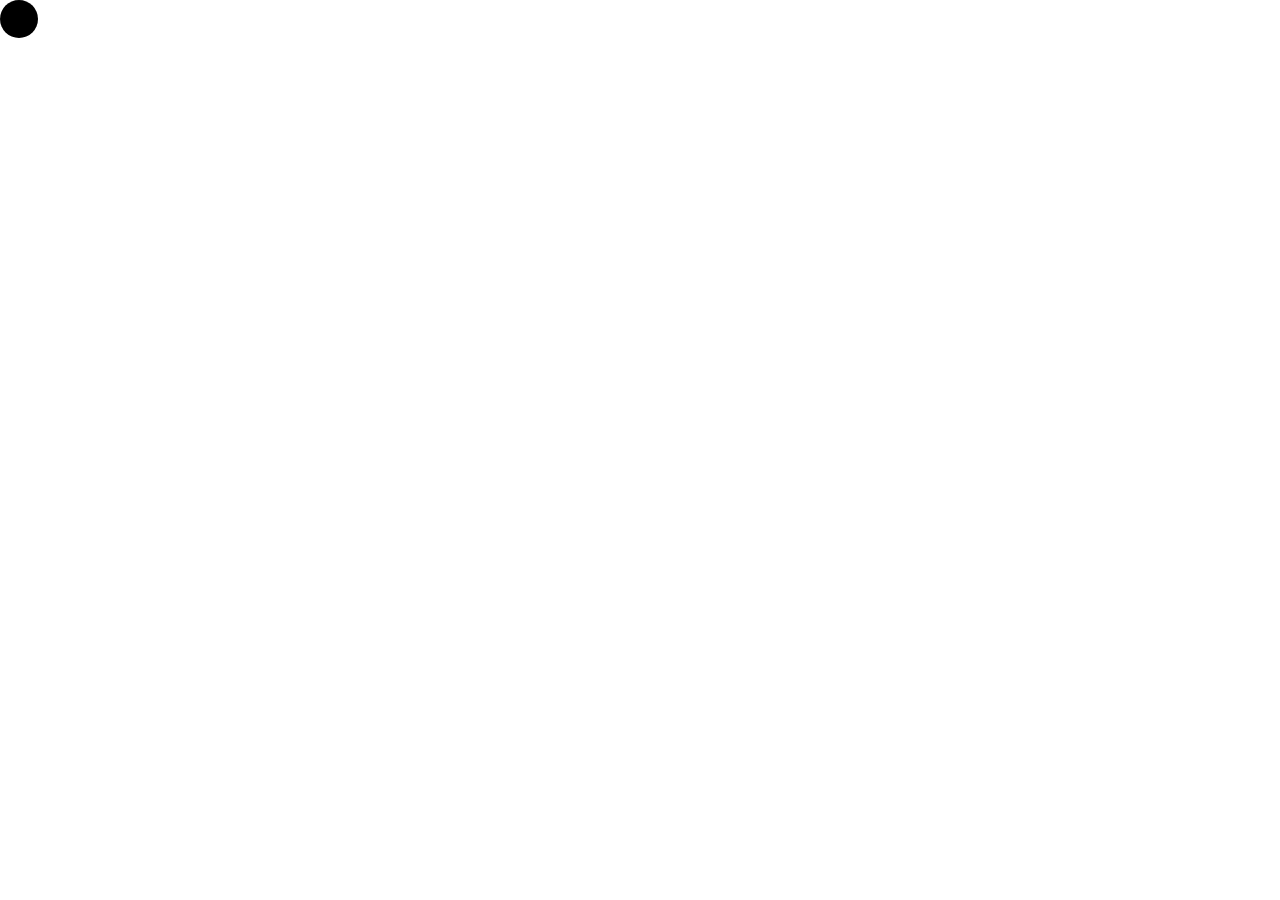
==== símon/index.html @ cc367bae "simon.com - cursor" ====
<!DOCTYPE html>
<html lang="en">
  <head>
    <meta charset="UTF-8" />
    <meta http-equiv="X-UA-Compatible" content="IE=edge" />
    <meta name="viewport" content="width=device-width, initial-scale=1.0" />
    <link rel="stylesheet" href="style.css" />
    <title>Símon.com</title>
  </head>
  <body>
    <div id="trailer"></div>
  </body>
  <script src="./script.js"></script>
</html>
---- símon/style.css ----
body {
  margin: 0px;
  height: 100vh;
  cursor: none;
}

#trailer {
  height: clamp(1.2rem, 3vw, 3rem);
  width: clamp(1.2rem, 3vw, 3rem);
  border-radius: 20px;
  background-color: black;
  position: fixed;
  left: 0px;
  top: 0px;
  z-index: 999999;
  pointer-events: none;
  opacity: 0;
  transform: opacity 500ms ease;
}

body:hover > #trailer {
  opacity: 1;
}
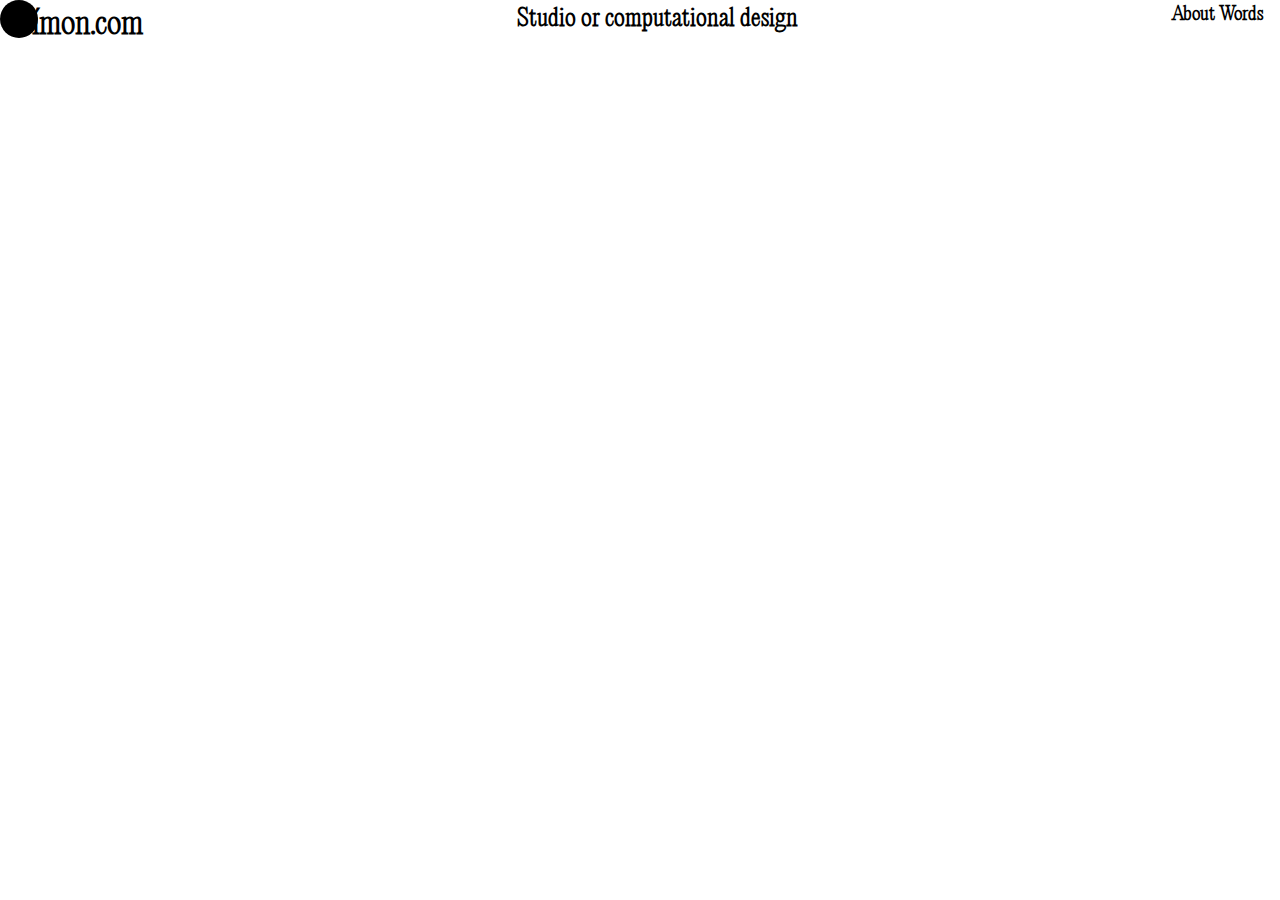
==== commit 6e0836f7: "simon.com header and font" ====
--- a/símon/index.html
+++ b/símon/index.html
@@ -8,6 +8,11 @@
     <title>Símon.com</title>
   </head>
   <body>
+    <nav>
+      <h1>Símon.com</h1>
+      <h2>Studio or computational design</h3>
+      <h3>About Words</h3>
+    </nav>
     <div id="trailer"></div>
   </body>
   <script src="./script.js"></script>
--- a/símon/style.css
+++ b/símon/style.css
@@ -1,8 +1,30 @@
+@font-face {
+  font-family: "Editorial New Regular";
+  src: url("./font/ppeditorialnew-ultralight-webfont.woff") format("woff2"),
+    url("./font/ppeditorialnew-ultralight-webfont.woff2") format("woff");
+  font-weight: normal;
+  font-style: normal;
+}
+
 body {
   margin: 0px;
   height: 100vh;
   cursor: none;
 }
+
+nav {
+  display: flex;
+  justify-content: space-between;
+  margin: 0px 1rem;
+  font-family: "Editorial New Regular";
+  font-size: 1rem;
+  font-weight: 100;
+}
+
+nav > h1, h2, h3 {
+  margin: 0px;
+}
+
 
 #trailer {
   height: clamp(1.2rem, 3vw, 3rem);
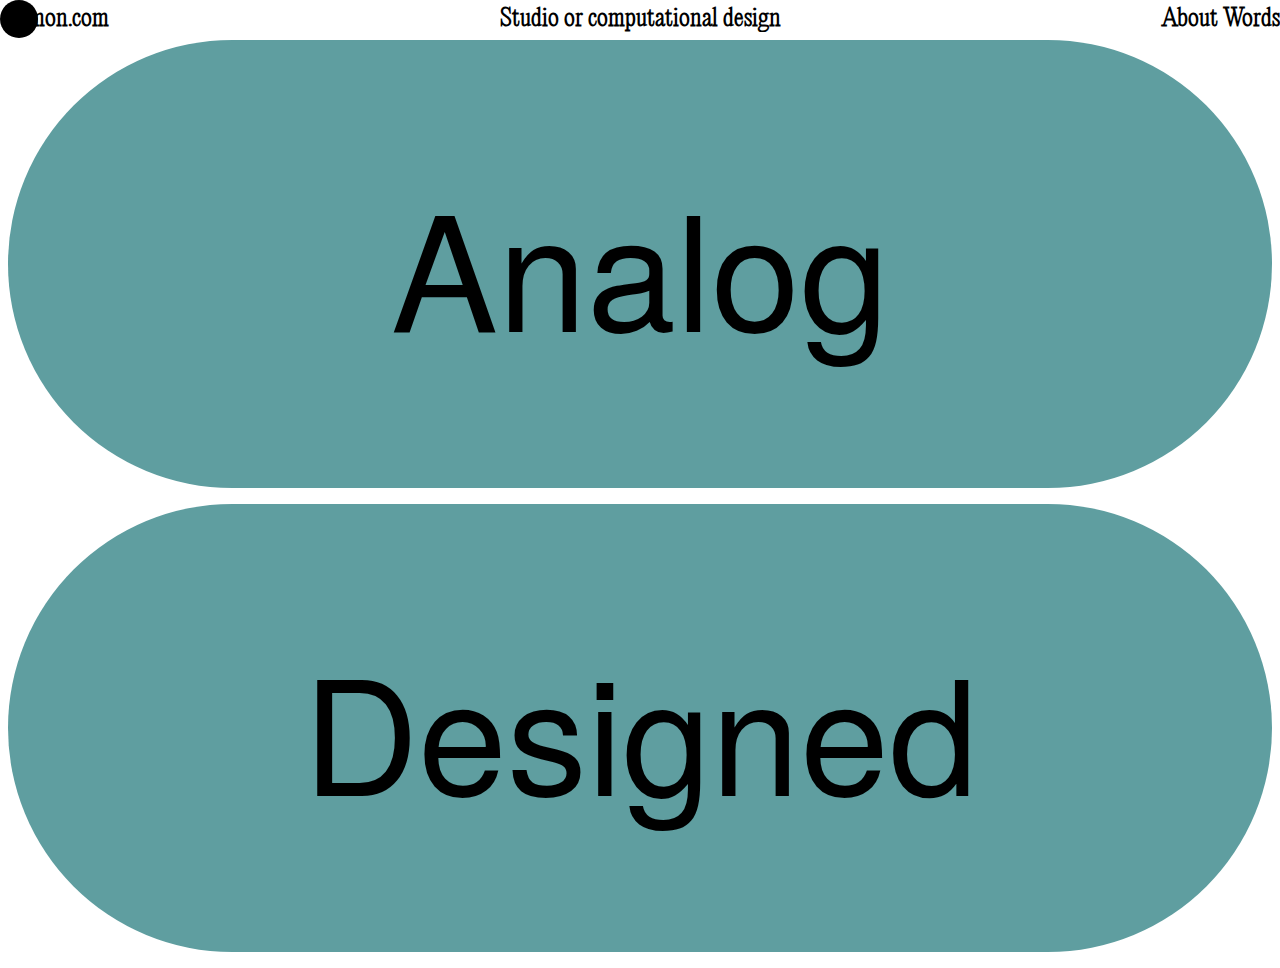
==== commit a0eae82b: "header and big btns" ====
--- a/símon/index.html
+++ b/símon/index.html
@@ -8,11 +8,18 @@
     <title>Símon.com</title>
   </head>
   <body>
-    <nav>
-      <h1>Símon.com</h1>
-      <h2>Studio or computational design</h3>
-      <h3>About Words</h3>
+    <!-- Navigation -->
+    <nav class="navbar">
+      <h1><a>Símon.com</a></h1>
+      <h2>Studio or computational design</h2>
+      <h3><a>About Words</a></h3>
     </nav>
+
+    <!-- 2 big btns -->
+    <section class="bigbtns">
+      <button class="biggy">Analog</button>
+      <button class="biggy">Designed</button>
+    </section>
     <div id="trailer"></div>
   </body>
   <script src="./script.js"></script>
--- a/símon/style.css
+++ b/símon/style.css
@@ -6,30 +6,90 @@
   font-style: normal;
 }
 
-body {
-  margin: 0px;
-  height: 100vh;
+@font-face {
+  font-family: "Tex Gyre Heros Regular";
+  src: url("./font/texgyreheros-regular-webfont.woff");
+  font-weight: normal;
+  font-style: normal;
+}
+
+:root {
+  --body-border: 10px;
+}
+
+* {
   cursor: none;
 }
 
-nav {
-  display: flex;
-  justify-content: space-between;
-  margin: 0px 1rem;
-  font-family: "Editorial New Regular";
-  font-size: 1rem;
-  font-weight: 100;
+body,
+html {
+  height: 100vh;
+  box-sizing: border-box;
 }
 
-nav > h1, h2, h3 {
-  margin: 0px;
+/* navigatin */
+.navbar {
+  overflow: hidden;
+  position: fixed;
+  display: flex;
+  width: 100%;
+  left: 0;
+  top: 0;
+  justify-content: space-between;
+  font-family: "Editorial New Regular";
+  border-bottom: 2px solid transparent;
+  transition: border 0.6s ease;
+  background-color: white;
+  height: 2rem;
+  color: black;
+  z-index: 100;
 }
 
+.navbar > h1,
+h3 {
+  margin: 0 10px;
+}
 
+nav > h1,
+h2,
+h3 {
+  margin: 0px;
+  color: black;
+  font-size: 1.5rem;
+}
+
+/* Big btns */
+.bigbtns {
+  padding-top: 2rem;
+  min-height: calc(100vh - 3.25rem);
+  display: flex;
+  flex-direction: column;
+  justify-content: center;
+}
+
+.biggy {
+  width: 100%;
+  height: 28rem;
+  max-height: 28rem;
+  border-radius: 28rem;
+  display: flex;
+  justify-content: center;
+  align-items: center;
+  font-family: "Tex Gyre Heros Regular";
+  font-size: 10rem;
+  border: none;
+  background-color: cadetblue;
+}
+
+.biggy:nth-child(even) {
+  margin: 1rem 0;
+}
+
+/* Cursor */
 #trailer {
   height: clamp(1.2rem, 3vw, 3rem);
   width: clamp(1.2rem, 3vw, 3rem);
-  border-radius: 20px;
+  border-radius: 100%;
   background-color: black;
   position: fixed;
   left: 0px;
@@ -43,3 +103,9 @@
 body:hover > #trailer {
   opacity: 1;
 }
+
+/* Util */
+.border-bottom {
+  border-bottom: black 2px solid;
+  transition: border 0.6s ease;
+}
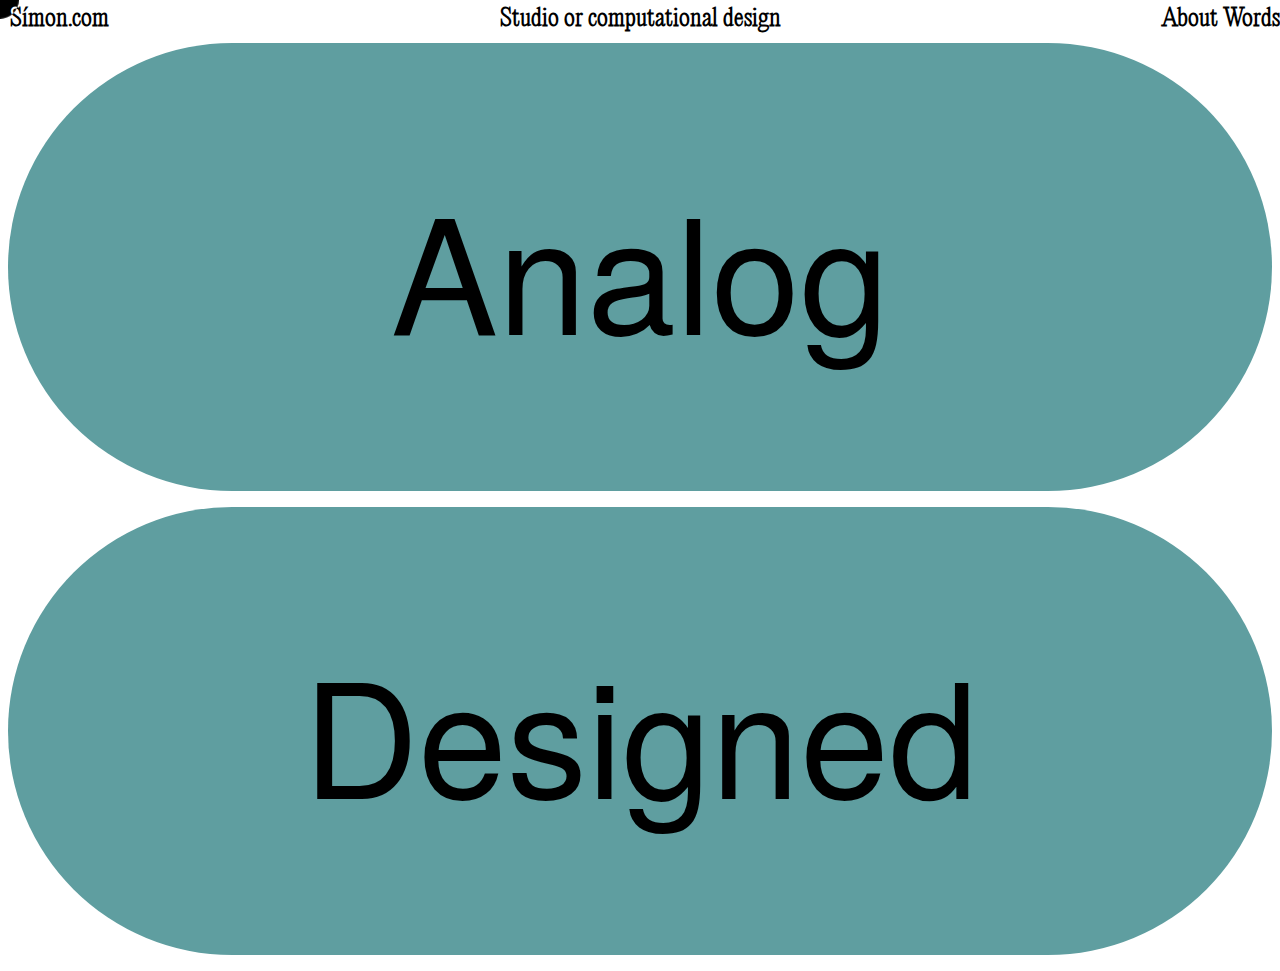
==== commit 42130254: "invert cursor color on hover" ====
--- a/símon/index.html
+++ b/símon/index.html
@@ -17,8 +17,8 @@
 
     <!-- 2 big btns -->
     <section class="bigbtns">
-      <button class="biggy">Analog</button>
-      <button class="biggy">Designed</button>
+      <button>Analog</button>
+      <button>Designed</button>
     </section>
     <div id="trailer"></div>
   </body>
--- a/símon/style.css
+++ b/símon/style.css
@@ -25,6 +25,7 @@
 html {
   height: 100vh;
   box-sizing: border-box;
+  background-color: #fff;
 }
 
 /* navigatin */
@@ -40,7 +41,7 @@
   border-bottom: 2px solid transparent;
   transition: border 0.6s ease;
   background-color: white;
-  height: 2rem;
+  height: 2.2rem;
   color: black;
   z-index: 100;
 }
@@ -60,14 +61,14 @@
 
 /* Big btns */
 .bigbtns {
-  padding-top: 2rem;
+  padding-top: 2.2rem;
   min-height: calc(100vh - 3.25rem);
   display: flex;
   flex-direction: column;
   justify-content: center;
 }
 
-.biggy {
+.bigbtns > button {
   width: 100%;
   height: 28rem;
   max-height: 28rem;
@@ -81,7 +82,7 @@
   background-color: cadetblue;
 }
 
-.biggy:nth-child(even) {
+.bigbtns > button:nth-child(even) {
   margin: 1rem 0;
 }
 
@@ -90,14 +91,16 @@
   height: clamp(1.2rem, 3vw, 3rem);
   width: clamp(1.2rem, 3vw, 3rem);
   border-radius: 100%;
-  background-color: black;
-  position: fixed;
-  left: 0px;
-  top: 0px;
+  background-color: #fff;
+  position: absolute;
   z-index: 999999;
   pointer-events: none;
   opacity: 0;
   transform: opacity 500ms ease;
+  top: var(--y, 0);
+  left: var(--x, 0);
+  transform: translate(-50%, -50%);
+  mix-blend-mode: difference;
 }
 
 body:hover > #trailer {
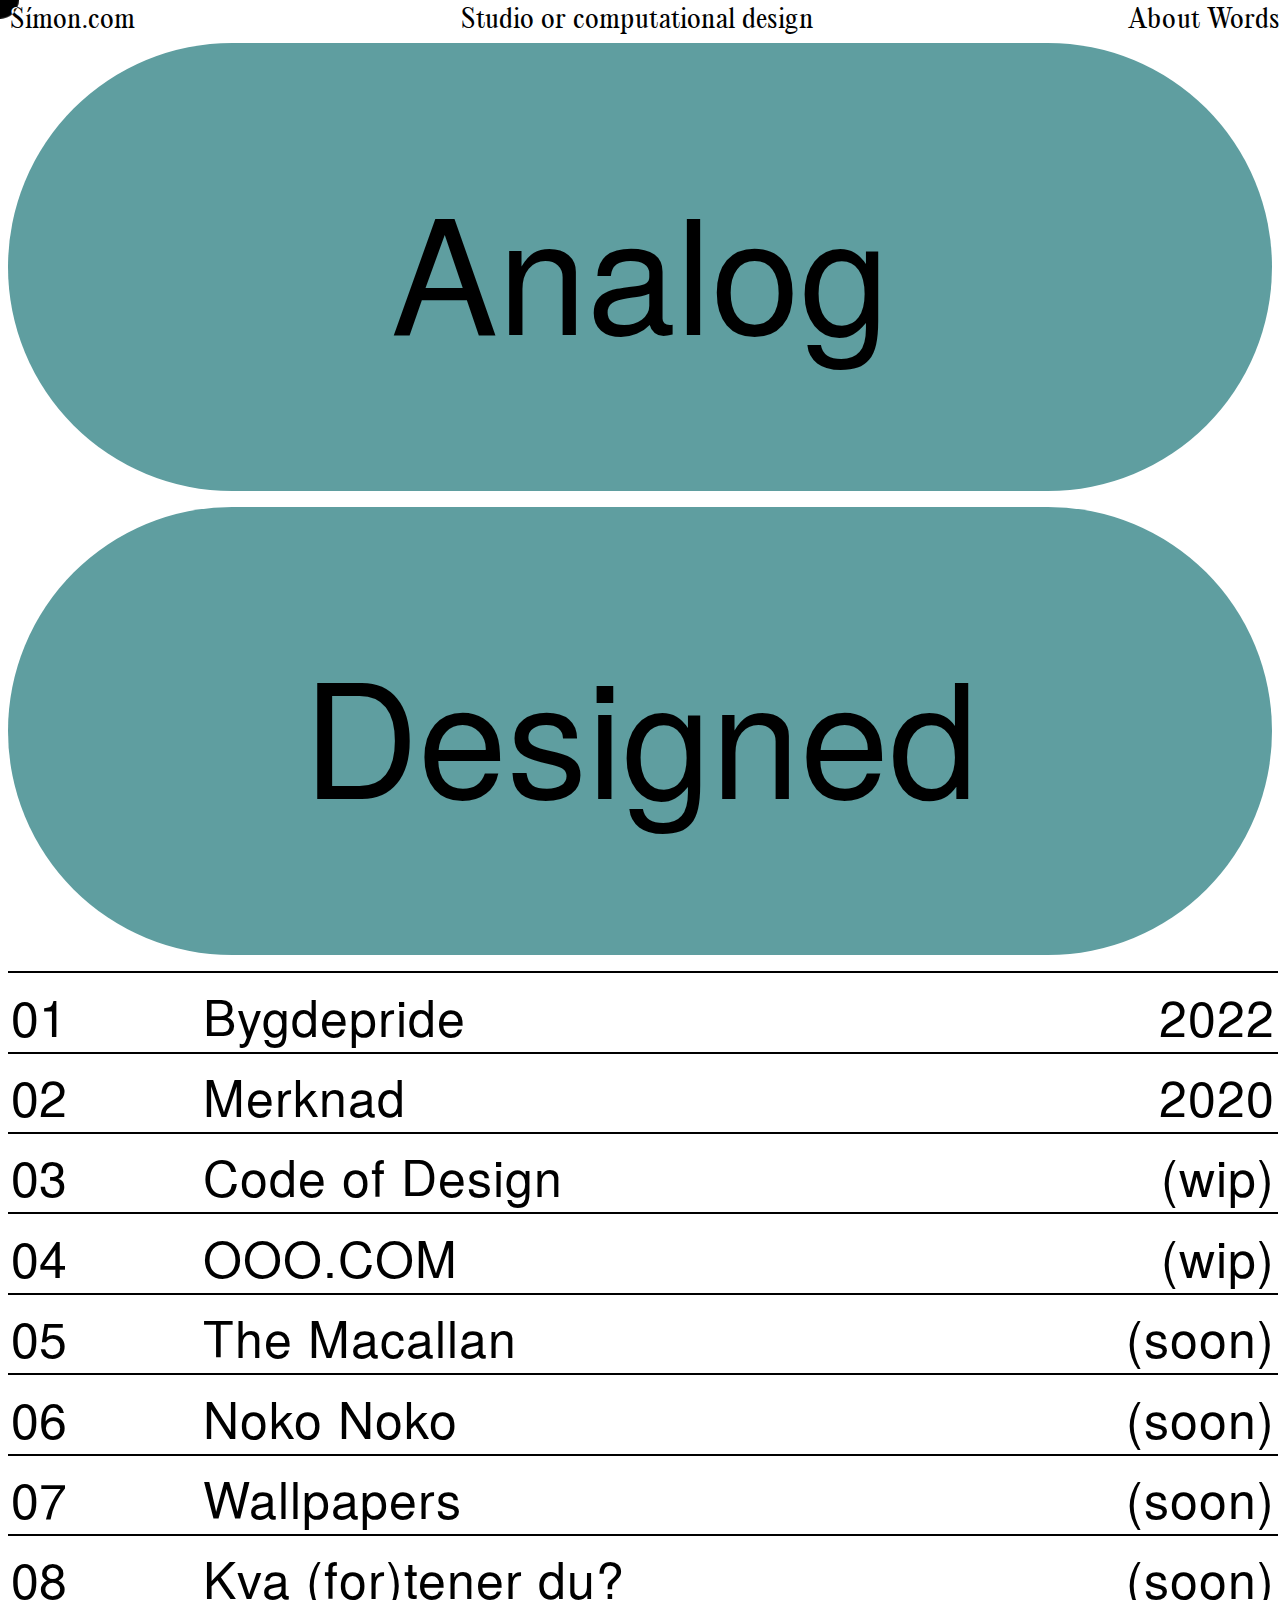
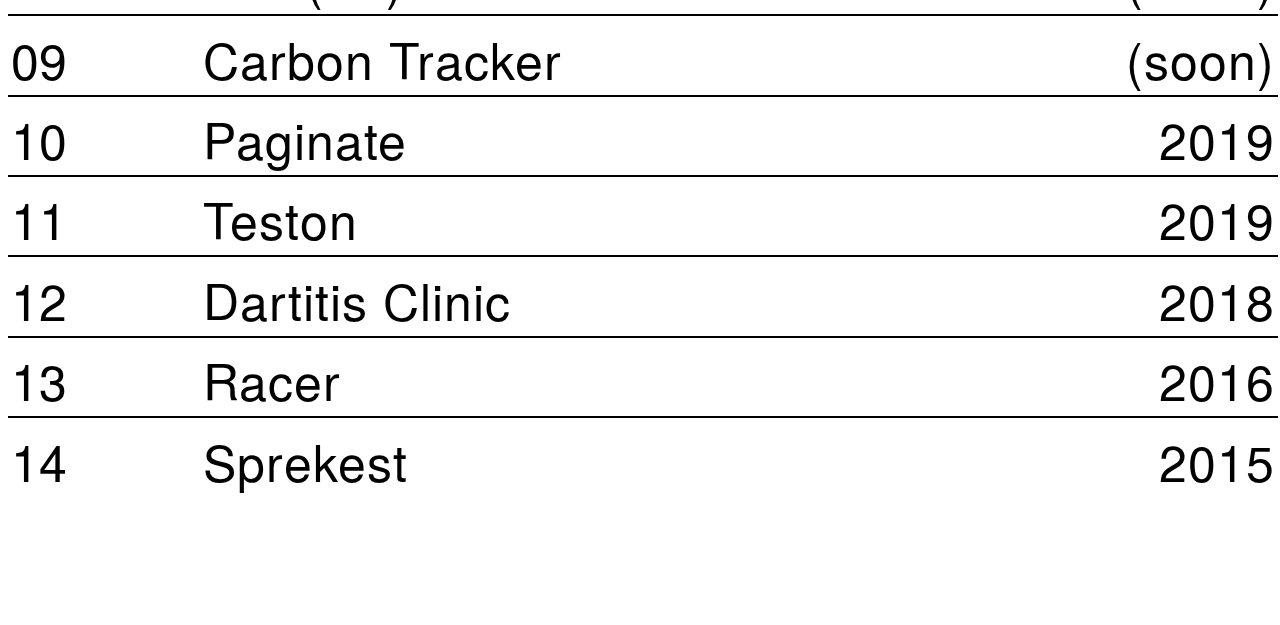
==== commit 033d1804: "work section" ====
--- a/símon/index.html
+++ b/símon/index.html
@@ -20,6 +20,138 @@
       <button>Analog</button>
       <button>Designed</button>
     </section>
+
+    <!-- work -->
+    <section class="work">
+      <ul class="list">
+        <li class="list-item">
+          <a>
+            <div class="list-content">
+              <span>01</span>
+              <h2>Bygdepride</h2>
+              <h3>2022</h3>
+            </div>
+          </a>
+        </li>
+        <li class="list-item">
+          <a>
+            <div class="list-content">
+              <span>02</span>
+              <h2>Merknad</h2>
+              <h3>2020</h3>
+            </div>
+          </a>
+        </li>
+        <li class="list-item">
+          <a>
+            <div class="list-content">
+              <span>03</span>
+              <h2>Code of Design</h2>
+              <h3>(wip)</h3>
+            </div>
+          </a>
+        </li>
+        <li class="list-item">
+          <a>
+            <div class="list-content">
+              <span>04</span>
+              <h2>OOO.COM</h2>
+              <h3>(wip)</h3>
+            </div>
+          </a>
+        </li>
+        <li class="list-item">
+          <a>
+            <div class="list-content">
+              <span>05</span>
+              <h2>The Macallan</h2>
+              <h3>(soon)</h3>
+            </div>
+          </a>
+        </li>
+        <li class="list-item">
+          <a>
+            <div class="list-content">
+              <span>06</span>
+              <h2>Noko Noko</h2>
+              <h3>(soon)</h3>
+            </div>
+          </a>
+        </li>
+        <li class="list-item">
+          <a>
+            <div class="list-content">
+              <span>07</span>
+              <h2>Wallpapers</h2>
+              <h3>(soon)</h3>
+            </div>
+          </a>
+        </li>
+        <li class="list-item">
+          <a>
+            <div class="list-content">
+              <span>08</span>
+              <h2>Kva (for)tener du?</h2>
+              <h3>(soon)</h3>
+            </div>
+          </a>
+        </li>
+        <li class="list-item">
+          <a>
+            <div class="list-content">
+              <span>09</span>
+              <h2>Carbon Tracker</h2>
+              <h3>(soon)</h3>
+            </div>
+          </a>
+        </li>
+        <li class="list-item">
+          <a>
+            <div class="list-content">
+              <span>10</span>
+              <h2>Paginate</h2>
+              <h3>2019</h3>
+            </div>
+          </a>
+        </li>
+        <li class="list-item">
+          <a>
+            <div class="list-content">
+              <span>11</span>
+              <h2>Teston</h2>
+              <h3>2019</h3>
+            </div>
+          </a>
+        </li>
+        <li class="list-item">
+          <a>
+            <div class="list-content">
+              <span>12</span>
+              <h2>Dartitis Clinic</h2>
+              <h3>2018</h3>
+            </div>
+          </a>
+        </li>
+        <li class="list-item">
+          <a>
+            <div class="list-content">
+              <span>13</span>
+              <h2>Racer</h2>
+              <h3>2016</h3>
+            </div>
+          </a>
+        </li>
+        <li class="list-item">
+          <a>
+            <div class="list-content">
+              <span>14</span>
+              <h2>Sprekest</h2>
+              <h3>2015</h3>
+            </div>
+          </a>
+        </li>
+      </ul>
+    </section>
     <div id="trailer"></div>
   </body>
   <script src="./script.js"></script>
--- a/símon/style.css
+++ b/símon/style.css
@@ -1,7 +1,7 @@
 @font-face {
   font-family: "Editorial New Regular";
-  src: url("./font/ppeditorialnew-ultralight-webfont.woff") format("woff2"),
-    url("./font/ppeditorialnew-ultralight-webfont.woff2") format("woff");
+  src: url("./font/editorial_new_regular_400-webfont.woff") format("woff2"),
+    url("./font/editorial_new_regular_400-webfont.woff2") format("woff");
   font-weight: normal;
   font-style: normal;
 }
@@ -56,7 +56,9 @@
 h3 {
   margin: 0px;
   color: black;
-  font-size: 1.5rem;
+  font-size: 1.6rem;
+  letter-spacing: 1px;
+  font-weight: 100;
 }
 
 /* Big btns */
@@ -86,6 +88,65 @@
   margin: 1rem 0;
 }
 
+/* work */
+
+.list {
+  display: flex;
+  flex-direction: column;
+  margin: 0;
+  padding: 0;
+  list-style: none;
+  position: relative;
+}
+
+.list-item {
+  position: sticky;
+  margin: 0 0 -8rem;
+  padding-bottom: 8rem;
+  background-color: white;
+}
+
+.list-content {
+  display: grid;
+  align-items: flex-start;
+  grid-template-columns: 3fr 12fr 5fr;
+  gap: 0.2rem;
+  height: 4.5rem;
+  font-size: 3.1rem;
+  border-top: 2px solid black;
+  text-align: left;
+  transition: 0.5s height, 0.5s margin-top, 0.5s margin-bottom,
+    0.2s border-top-color;
+  overflow: hidden;
+  padding: 0.4rem 0.2rem 0;
+  font-family: "Tex Gyre Heros Regular";
+  width: 100%;
+  background-color: #fff;
+}
+
+.list-content > span {
+  font-size: inherit;
+  padding-bottom: 0;
+}
+
+.list-content > h2 {
+  font-size: inherit;
+  padding-bottom: 0;
+}
+
+.list-content > h3 {
+  font-size: inherit;
+  text-align: right;
+  padding-bottom: 0;
+  width: 100%;
+}
+
+.list-content:hover {
+  margin-top: -1.6rem;
+  height: 5.6rem;
+  transition: height 0.1s, margin-top 0.1s;
+}
+
 /* Cursor */
 #trailer {
   height: clamp(1.2rem, 3vw, 3rem);
@@ -112,3 +173,11 @@
   border-bottom: black 2px solid;
   transition: border 0.6s ease;
 }
+
+a {
+  color: inherit;
+}
+
+p {
+  margin: 0px;
+}
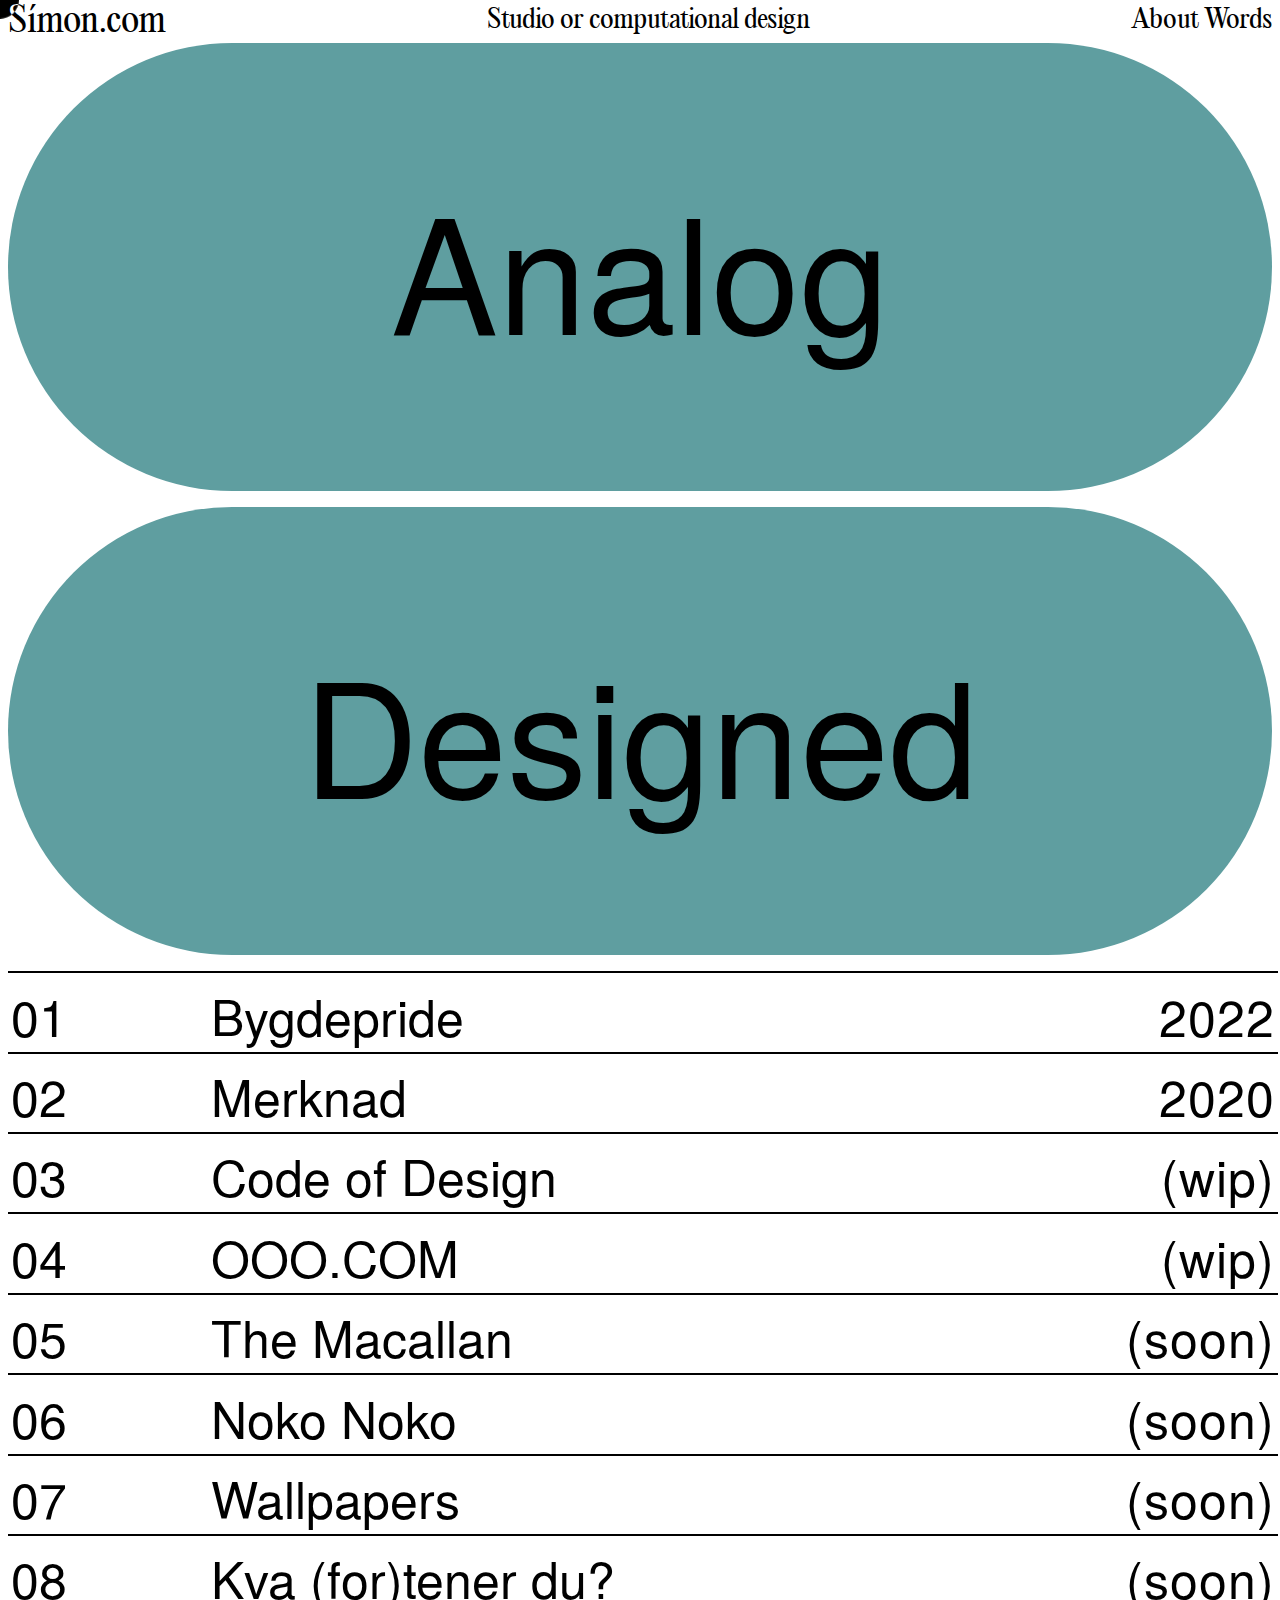
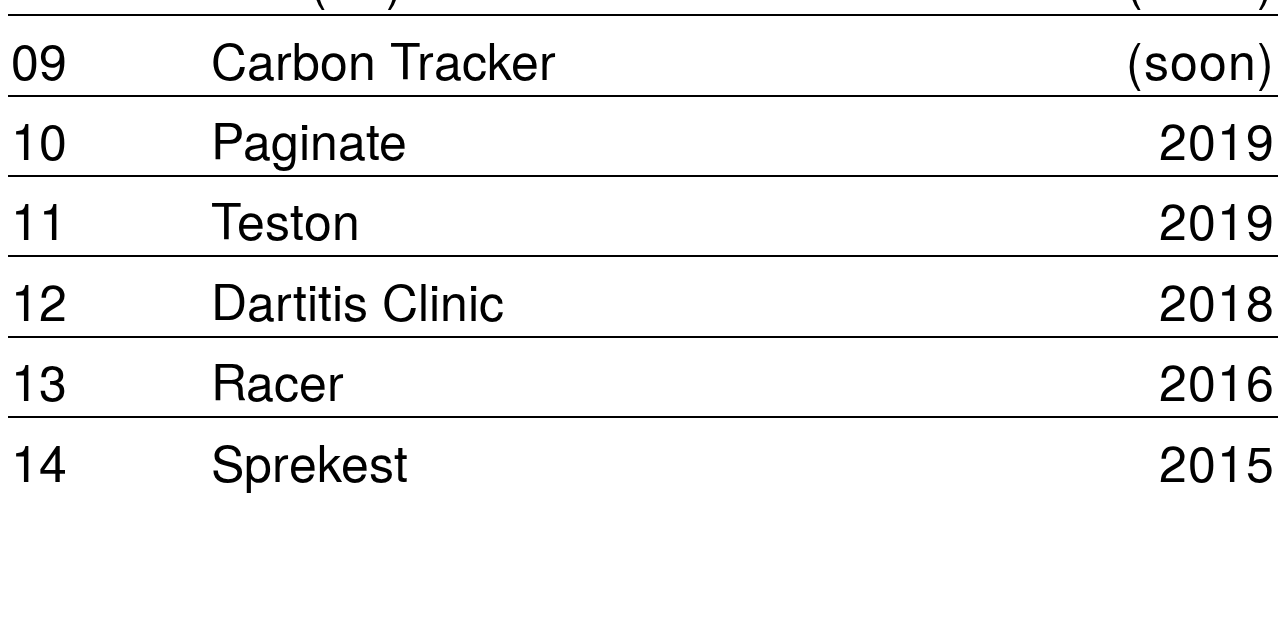
==== commit cf5e37eb: "navbar hover effect" ====
--- a/símon/index.html
+++ b/símon/index.html
@@ -10,9 +10,9 @@
   <body>
     <!-- Navigation -->
     <nav class="navbar">
-      <h1><a>Símon.com</a></h1>
+      <a class="interactable"><h1>Símon.com</h1></a>
       <h2>Studio or computational design</h2>
-      <h3><a>About Words</a></h3>
+      <a class="interactable"><h2>About Words</h2></a>
     </nav>
 
     <!-- 2 big btns -->
--- a/símon/style.css
+++ b/símon/style.css
@@ -33,6 +33,7 @@
   overflow: hidden;
   position: fixed;
   display: flex;
+  align-items: center;
   width: 100%;
   left: 0;
   top: 0;
@@ -44,15 +45,20 @@
   height: 2.2rem;
   color: black;
   z-index: 100;
+  background-color: white;
+  font-size: 1.1rem;
+  margin: 0px;
+  color: black;
+  /* letter-spacing: 1px; */
 }
 
-.navbar > h1,
-h3 {
-  margin: 0 10px;
+.navbar > h2,
+.navbar > a > h1,
+h2 {
+  margin: 0 8px;
+  font-weight: 100;
 }
 
-nav > h1,
-h2,
 h3 {
   margin: 0px;
   color: black;
@@ -157,11 +163,16 @@
   z-index: 999999;
   pointer-events: none;
   opacity: 0;
-  transform: opacity 500ms ease;
+  transition: height 200ms ease, width 200ms ease;
   top: var(--y, 0);
   left: var(--x, 0);
   transform: translate(-50%, -50%);
   mix-blend-mode: difference;
+}
+
+.onInteract {
+  height: clamp(1.2rem, 10vw, 10rem) !important;
+  width: clamp(1.2rem, 10vw, 10rem) !important;
 }
 
 body:hover > #trailer {
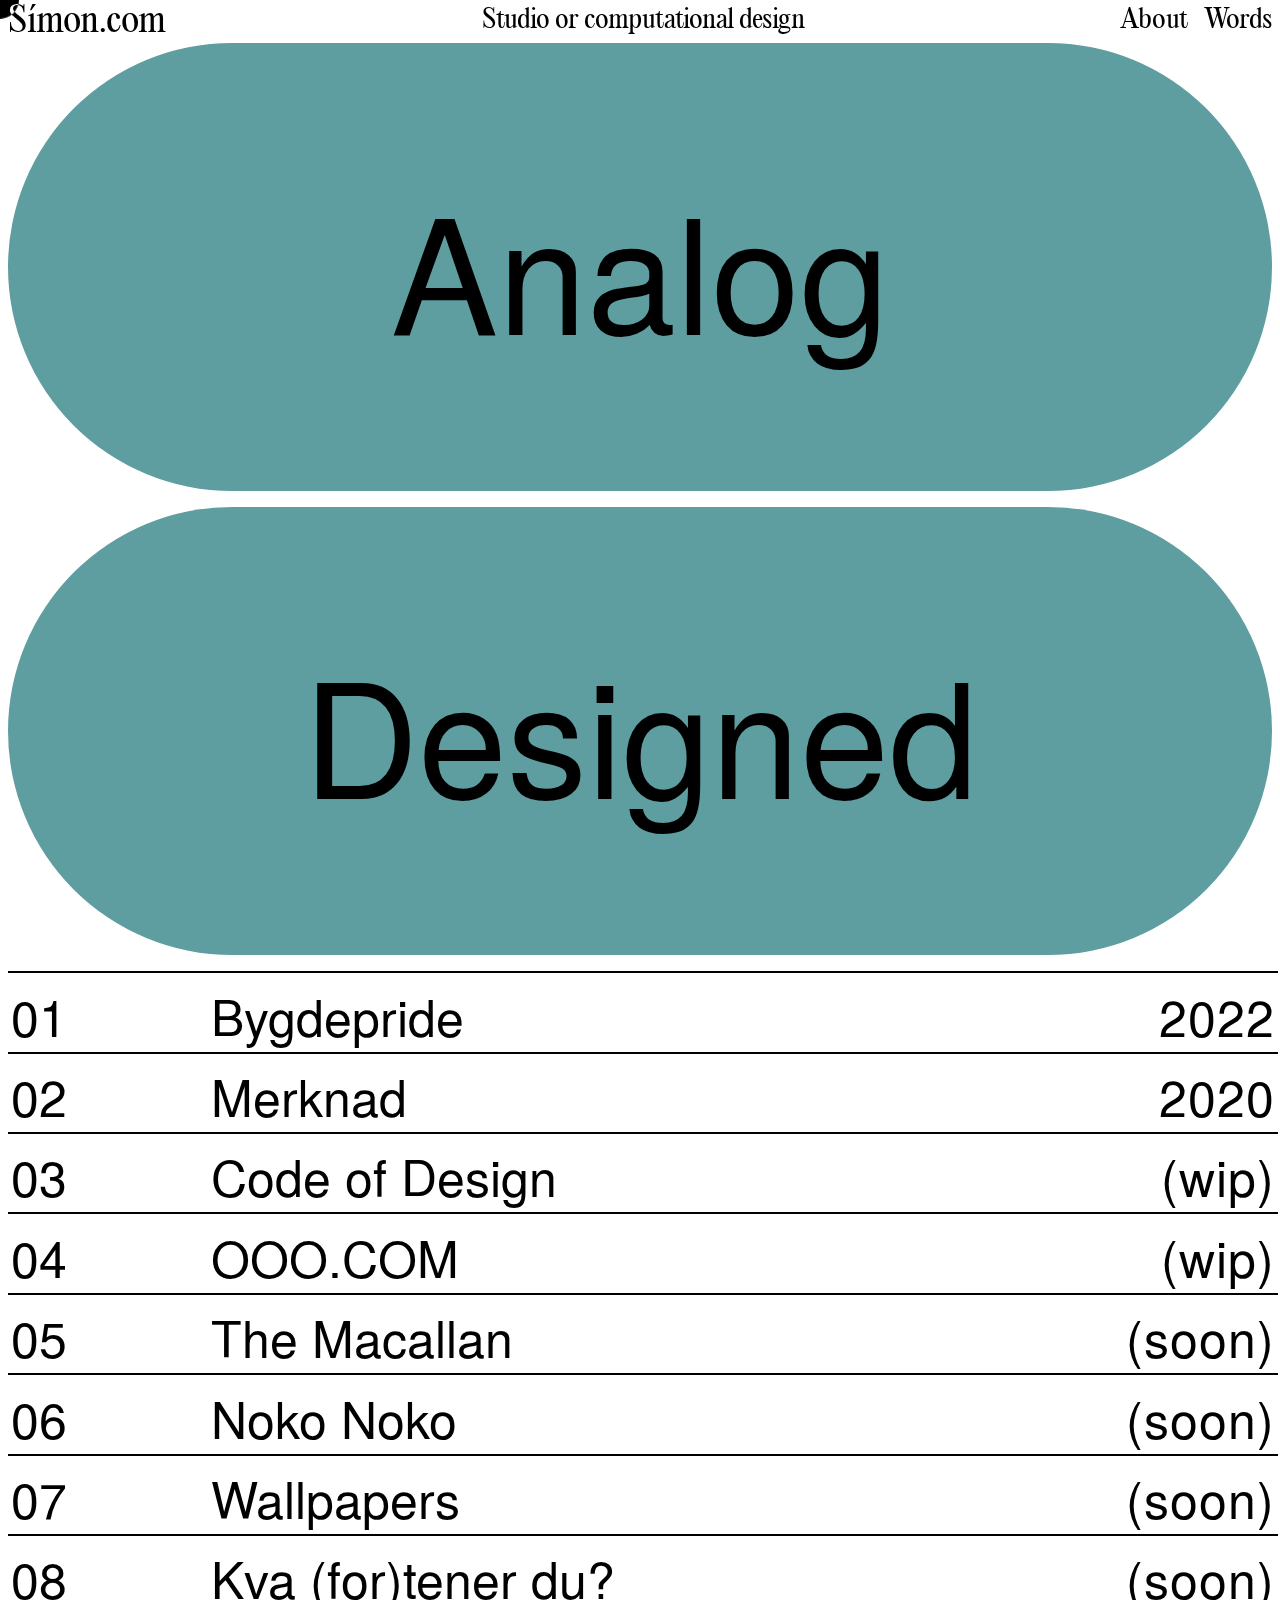
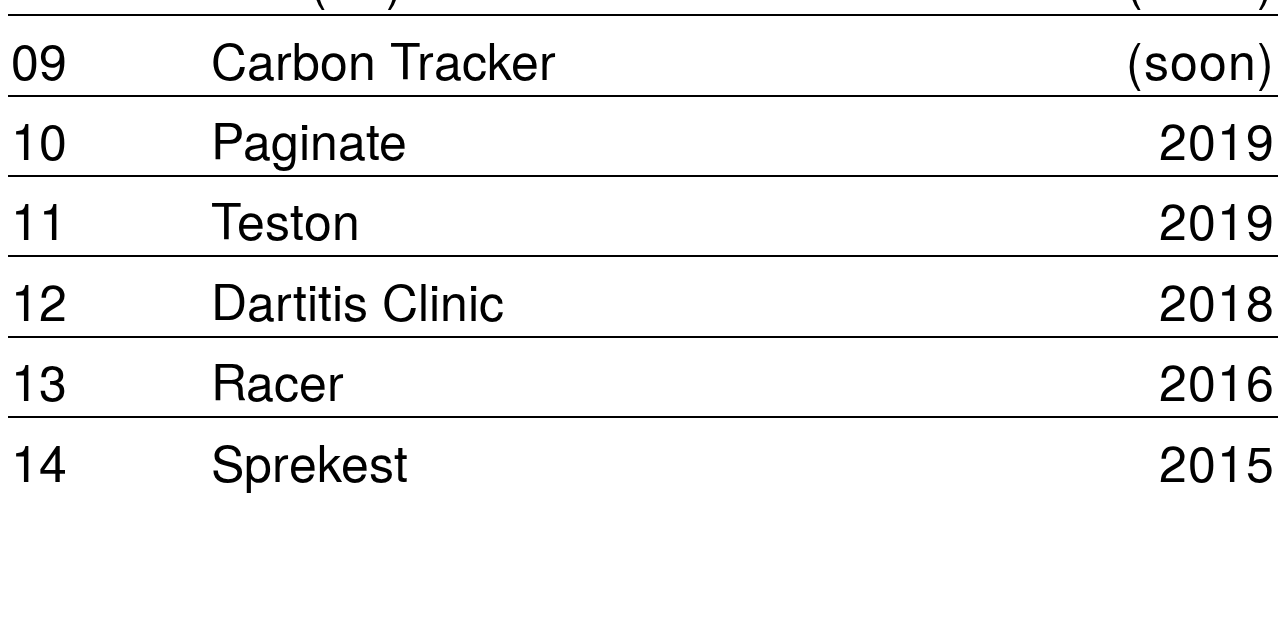
==== commit 0bab0856: "hover effects" ====
--- a/símon/index.html
+++ b/símon/index.html
@@ -10,9 +10,17 @@
   <body>
     <!-- Navigation -->
     <nav class="navbar">
-      <a class="interactable"><h1>Símon.com</h1></a>
+      <a class="interactable" data-hover="About?"><h1>Símon.com</h1> </a>
+
       <h2>Studio or computational design</h2>
-      <a class="interactable"><h2>About Words</h2></a>
+      <di class="navbar-content">
+        <a class="interactable" data-hover="The offical blurb"
+          ><h2>About</h2></a
+        >
+        <a class="interactable" data-hover="Thoughts and updates"
+          ><h2>Words</h2></a
+        >
+      </div>
     </nav>
 
     <!-- 2 big btns -->
@@ -25,7 +33,7 @@
     <section class="work">
       <ul class="list">
         <li class="list-item">
-          <a>
+          <a class="interactable" data-color="#ff8e00">
             <div class="list-content">
               <span>01</span>
               <h2>Bygdepride</h2>
@@ -34,7 +42,7 @@
           </a>
         </li>
         <li class="list-item">
-          <a>
+          <a class="interactable" data-color="#f0e9e8">
             <div class="list-content">
               <span>02</span>
               <h2>Merknad</h2>
@@ -43,7 +51,7 @@
           </a>
         </li>
         <li class="list-item">
-          <a>
+          <a class="interactable" data-color="#fd8878">
             <div class="list-content">
               <span>03</span>
               <h2>Code of Design</h2>
@@ -52,7 +60,7 @@
           </a>
         </li>
         <li class="list-item">
-          <a>
+          <a class="interactable" data-color="#bbb">
             <div class="list-content">
               <span>04</span>
               <h2>OOO.COM</h2>
@@ -61,7 +69,7 @@
           </a>
         </li>
         <li class="list-item">
-          <a>
+          <a class="interactable" data-color="#c68c5b">
             <div class="list-content">
               <span>05</span>
               <h2>The Macallan</h2>
@@ -70,7 +78,7 @@
           </a>
         </li>
         <li class="list-item">
-          <a>
+          <a class="interactable" data-color="#fb92cb">
             <div class="list-content">
               <span>06</span>
               <h2>Noko Noko</h2>
@@ -79,7 +87,7 @@
           </a>
         </li>
         <li class="list-item">
-          <a>
+          <a class="interactable" data-color="#c3bedb">
             <div class="list-content">
               <span>07</span>
               <h2>Wallpapers</h2>
@@ -88,7 +96,7 @@
           </a>
         </li>
         <li class="list-item">
-          <a>
+          <a class="interactable" data-color="#e4d9d9">
             <div class="list-content">
               <span>08</span>
               <h2>Kva (for)tener du?</h2>
@@ -97,7 +105,7 @@
           </a>
         </li>
         <li class="list-item">
-          <a>
+          <a class="interactable" data-color="#e0a568">
             <div class="list-content">
               <span>09</span>
               <h2>Carbon Tracker</h2>
@@ -106,7 +114,7 @@
           </a>
         </li>
         <li class="list-item">
-          <a>
+          <a class="interactable" data-color="#fee8ea">
             <div class="list-content">
               <span>10</span>
               <h2>Paginate</h2>
@@ -115,7 +123,7 @@
           </a>
         </li>
         <li class="list-item">
-          <a>
+          <a class="interactable" data-color="#cfdbe3">
             <div class="list-content">
               <span>11</span>
               <h2>Teston</h2>
@@ -124,7 +132,7 @@
           </a>
         </li>
         <li class="list-item">
-          <a>
+          <a class="interactable" data-color="#f17170">
             <div class="list-content">
               <span>12</span>
               <h2>Dartitis Clinic</h2>
@@ -133,7 +141,7 @@
           </a>
         </li>
         <li class="list-item">
-          <a>
+          <a class="interactable" data-color="#e884d0">
             <div class="list-content">
               <span>13</span>
               <h2>Racer</h2>
@@ -142,7 +150,7 @@
           </a>
         </li>
         <li class="list-item">
-          <a>
+          <a class="interactable" data-color="#9eacf7">
             <div class="list-content">
               <span>14</span>
               <h2>Sprekest</h2>
@@ -153,6 +161,7 @@
       </ul>
     </section>
     <div id="trailer"></div>
+    <div id="trailer-text"></div>
   </body>
   <script src="./script.js"></script>
 </html>
--- a/símon/style.css
+++ b/símon/style.css
@@ -30,7 +30,7 @@
 
 /* navigatin */
 .navbar {
-  overflow: hidden;
+  /* overflow: hidden; */
   position: fixed;
   display: flex;
   align-items: center;
@@ -44,12 +44,11 @@
   background-color: white;
   height: 2.2rem;
   color: black;
-  z-index: 100;
+  z-index: 2;
   background-color: white;
   font-size: 1.1rem;
   margin: 0px;
   color: black;
-  /* letter-spacing: 1px; */
 }
 
 .navbar > h2,
@@ -65,6 +64,10 @@
   font-size: 1.6rem;
   letter-spacing: 1px;
   font-weight: 100;
+}
+
+.navbar-content {
+  display: flex;
 }
 
 /* Big btns */
@@ -160,7 +163,7 @@
   border-radius: 100%;
   background-color: #fff;
   position: absolute;
-  z-index: 999999;
+  z-index: 100000;
   pointer-events: none;
   opacity: 0;
   transition: height 200ms ease, width 200ms ease;
@@ -170,6 +173,21 @@
   mix-blend-mode: difference;
 }
 
+#trailer-text {
+  opacity: 0;
+  top: var(--y, 0);
+  left: var(--x, 0);
+  position: absolute;
+  z-index: 200000;
+  font-family: "Tex Gyre Heros Regular";
+  display: flex;
+  flex-wrap: nowrap;
+  text-align: center;
+  font-size: 1.6rem;
+  padding: 0.5rem 1.5rem;
+  border-radius: 10rem;
+}
+
 .onInteract {
   height: clamp(1.2rem, 10vw, 10rem) !important;
   width: clamp(1.2rem, 10vw, 10rem) !important;
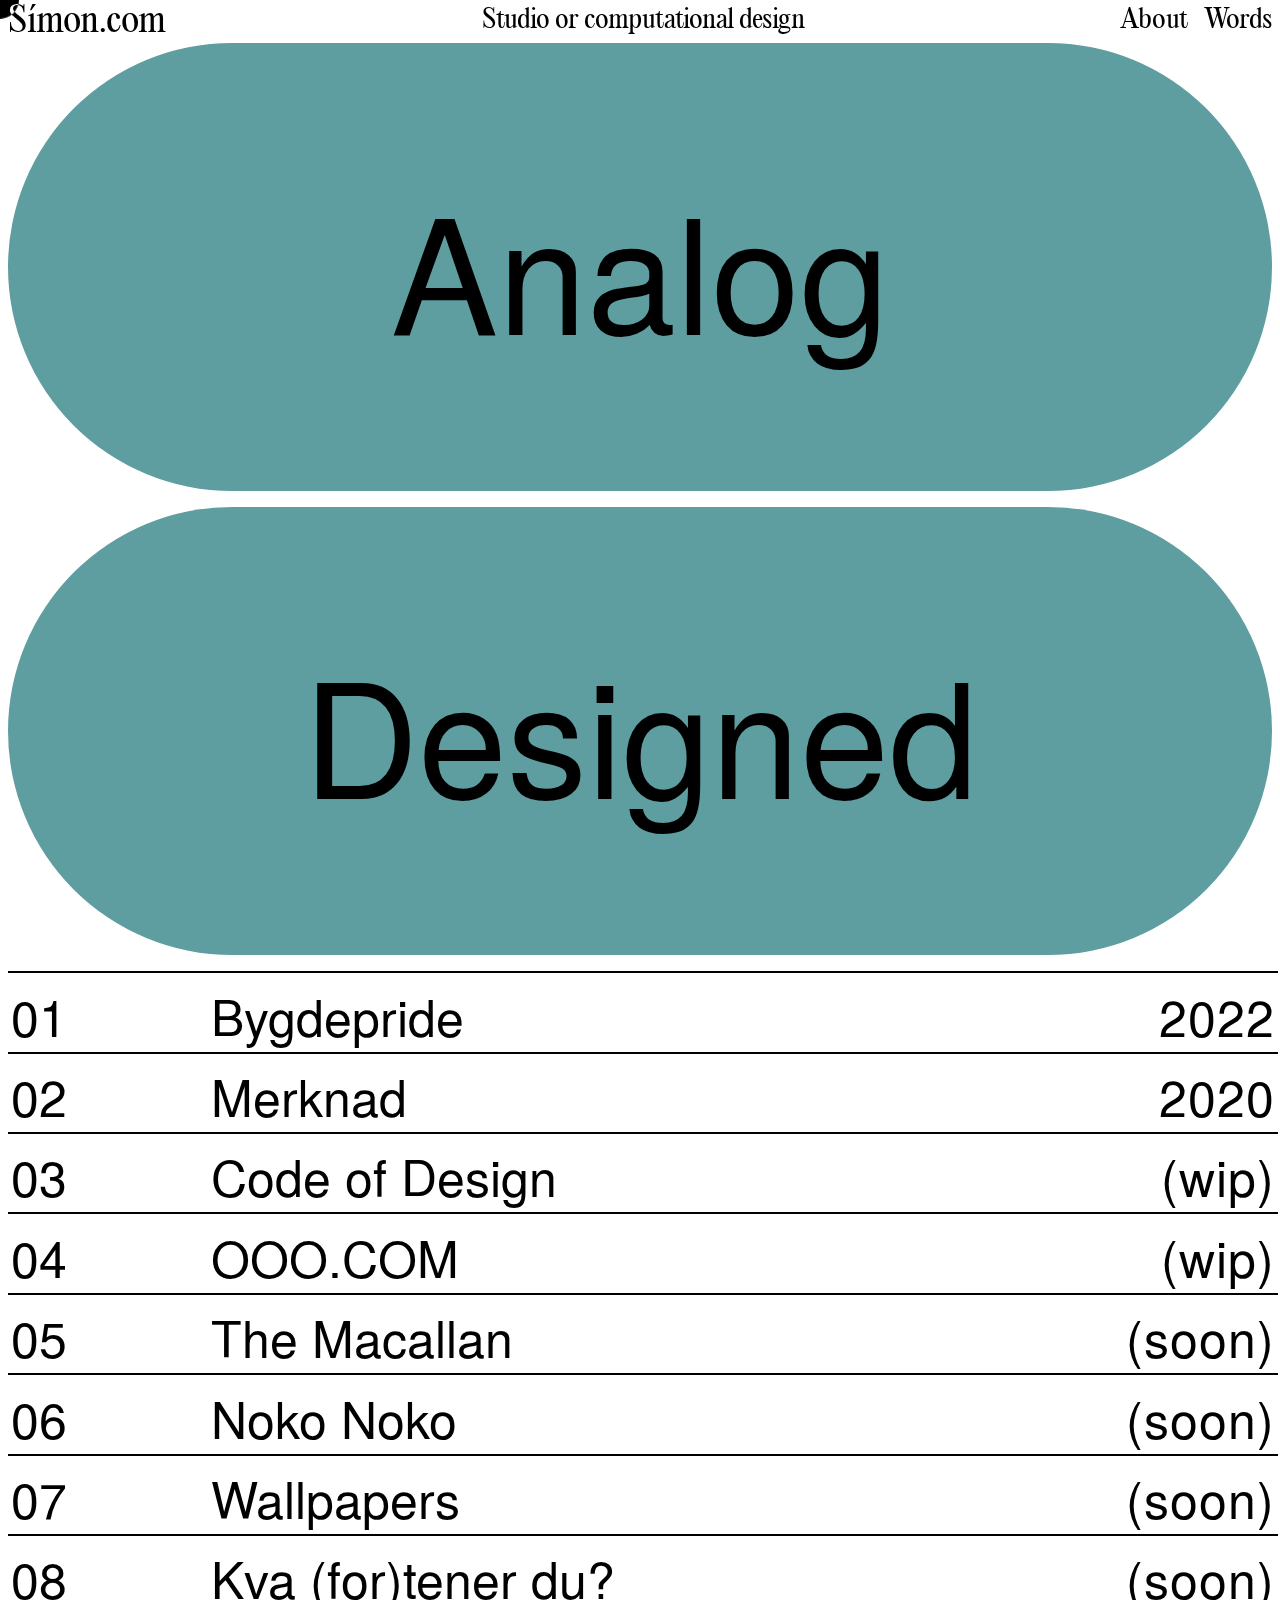
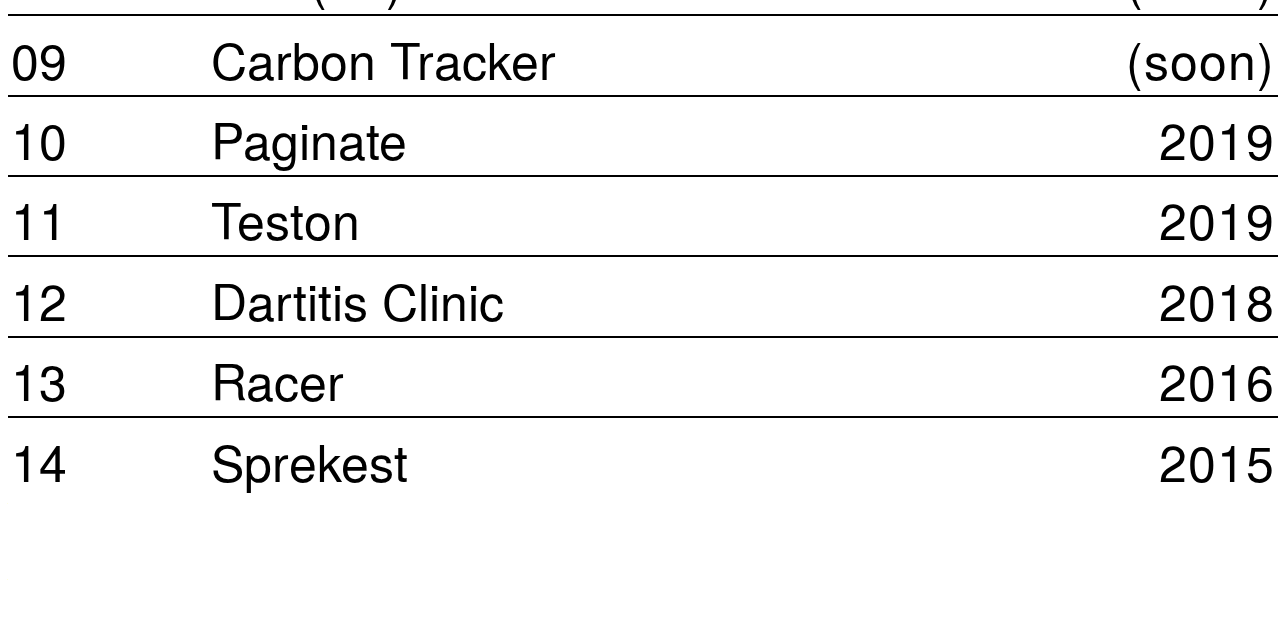
==== commit 983be52e: "offical -> official" ====
--- a/símon/index.html
+++ b/símon/index.html
@@ -14,7 +14,7 @@
 
       <h2>Studio or computational design</h2>
       <di class="navbar-content">
-        <a class="interactable" data-hover="The offical blurb"
+        <a class="interactable" data-hover="The official blurb"
           ><h2>About</h2></a
         >
         <a class="interactable" data-hover="Thoughts and updates"
@@ -160,6 +160,11 @@
         </li>
       </ul>
     </section>
+    <footer>
+      <h3>Visual language</h3>
+      <h3>&copy; 2022</h3>
+      <h3>Amsterdam</h3>
+    </footer>
     <div id="trailer"></div>
     <div id="trailer-text"></div>
   </body>
